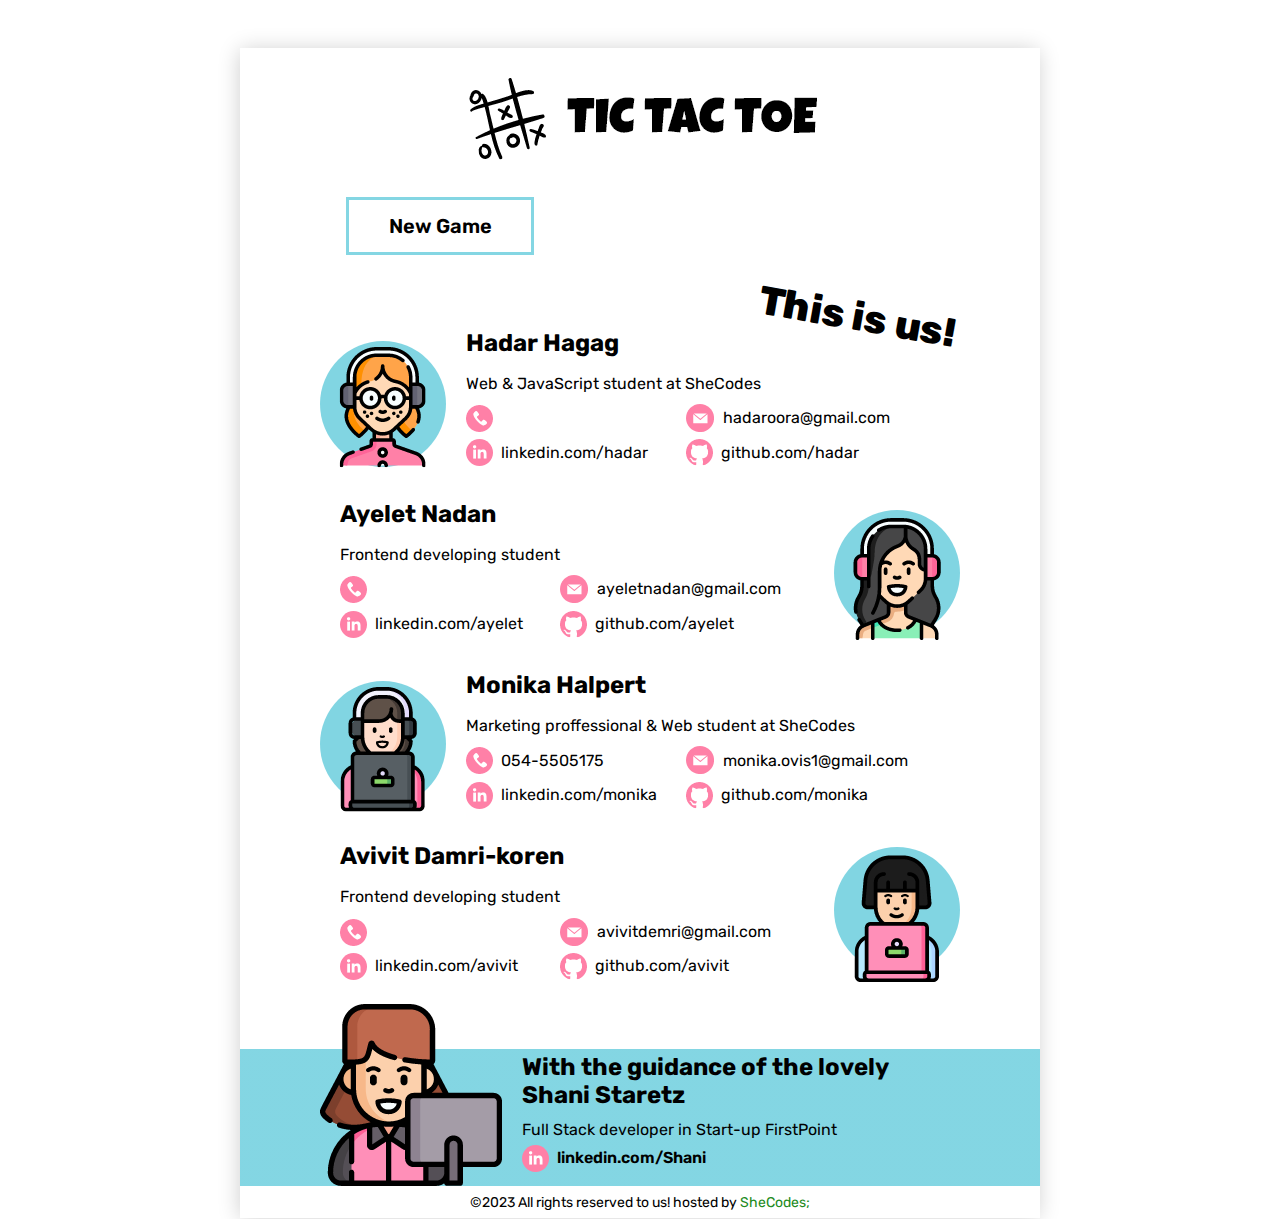
==== about.html @ 438e962c "new TticTtacTtoe files" ====
<html>
<head>
    <title> Tic Tac Toe </title>
    <link rel="stylesheet" href="about.css">
    <link href="https://fonts.googleapis.com/css2?family=Rubik:wght@300;400;500;600;700;800&display=swap"
        rel="stylesheet">
</head>
<body>
    <header>
        <img src="images/logo.png" alt="tic tac toe logo">
    </header>
    <ul>
        <li><a href="home.html">New Game</a></li>
        <li><a>Score Board</a></li>
        <li><a href="about.html">About</a></li>
    </ul>
    <div id="about">
        <h1> This is us!</h1>
        <div class="development flex">
            <img src="images/hadar avatar.png" alt="hadar avatar">
            <div class="information">
                <h2>Hadar Hagag</h2>
                <p>Web & JavaScript student at SheCodes </p>
                <div class="links flex">
                    <div class="link flex">
                        <img class="icon" src="images/pink phone icon.png" alt="phone icon"></img>
                    </div>
                    <div class="link flex">
                        <img class="icon" src="images/pink mail icon.png" alt="mail icon"></img>
                        <p><a href="mailto:hadaroora@gmail.com" target="_blank"> hadaroora@gmail.com</a></p>
                    </div>
                    <div class="link flex">
                        <img class="icon" src="images/pink linkedin icon.png" alt="linkedin icon"></img>
                        <p><a href="https://www.linkedin.com/in/hadar-hagag-1a641140" target="_blank"> linkedin.com/hadar</a></p>
                    </div>
                    <div class="link flex">
                        <img class="icon" src="images/pink githab icon.png" alt="github icon"></img>
                        <p><a href="https://github.com/HadarHagag" target="_blank"> github.com/hadar </a></p>
                    </div>
                </div>
            </div>
        </div>
        <div class="development flex">
            <div class="information">
                <h2>Ayelet Nadan</h2>
                <p>Frontend developing student</p>
                <div class="links flex">
                    <div class="link flex">
                        <img class="icon" src="images/pink phone icon.png" alt="phone icon"></img>
                    </div>
                    <div class="link flex">
                        <img class="icon" src="images/pink mail icon.png" alt="mail icon"></img>
                        <p><a href="mailto:someone@example.com" target="_blank">ayeletnadan@gmail.com</a></p>
                    </div>
                    <div class="link flex">
                        <img class="icon" src="images/pink linkedin icon.png" alt="linkedin icon"></img>
                        <p><a href="https://www.linkedin.com/in/ayelet-nadan-06715b182/" target="_blank">linkedin.com/ayelet</a></p>

                    </div>
                    <div class="link flex">
                        <img class="icon" src="images/pink githab icon.png" alt="github icon"></img>
                        <p><a href="https://github.com/ayeletnadan" target="_blank"> github.com/ayelet </a></p>
                    </div>
                </div>
            </div>
            <img src="images/ayaelet avatar.png" alt="ayalet avatar">
        </div>
        <div class="development flex">
            <img src="images/monika avatar.png" alt="monika avatar">
            <div class="information">
                <h2>Monika Halpert</h2>
                <p>Marketing proffessional & Web student at SheCodes</p>
                <div class="links flex">
                    <div class="link flex">
                        <img class="icon" src="images/pink phone icon.png" alt="phone icon"></img>
                        <p>054-5505175</p>
                    </div>
                    <div class="link flex">
                        <img class="icon" src="images/pink mail icon.png" alt="mail icon"></img>
                        <p><a href="mailto:someone@example.com" target="_blank">monika.ovis1@gmail.com</a></p>

                    </div>
                    <div class="link flex">
                        <img class="icon" src="images/pink linkedin icon.png" alt="linkedin icon"></img>
                        <p><a href="https://www.linkedin.com/in/monika-halpert-402a8b13b" target="_blank"> linkedin.com/monika</a></p>

                    </div>
                    <div class="link flex">

                        <img class="icon" src="images/pink githab icon.png" alt="github icon"></img>
                        <p><a href="https://github.com/monikaovis" target="_blank"> github.com/monika </a></p>
                    </div>
                </div>
            </div>
        </div>
        <div class="development flex">

            <div class="information">
                <h2>Avivit Damri-koren</h2>
                <p>Frontend developing student</p>
                <div class="links flex">
                    <div class="link flex">
                        <img class="icon" src="images/pink phone icon.png" alt="phone icon"></img>
                    </div>
                    <div class="link flex">
                        <img class="icon" src="images/pink mail icon.png" alt="mail icon"></img>
                        <p><a href="mailto:someone@example.com" target="_blank">avivitdemri@gmail.com</a></p>

                    </div>
                    <div class="link flex">
                        <img class="icon" src="images/pink linkedin icon.png" alt="linkedin icon"></img>
                        <p><a href="#linkedin" > linkedin.com/avivit</a></p>

                    </div>
                    <div class="link flex">

                        <img class="icon" src="images/pink githab icon.png" alt="github icon"></img>
                        <p><a href="https://github.com/AvivitDK" > github.com/avivit </a></p>
                    </div>
                </div>
            </div>
            <img src="images/avivit avatar.png" alt="avivit avatar">
        </div>

    </div>
    <div class="mentor">
        <img src="images/shani avatar.png" alt="shani avatar">
        <div class="information">
            <h2>With the guidance of the lovely Shani Staretz</h2>
            <p class="Pshani" >
                Full Stack developer in Start-up FirstPoint
            </p>        
            <div class="link flex">
                <img class="icon" src="images/pink linkedin icon.png" alt="linkedin icon"></img>
                <p><a href="https://www.linkedin.com/in/shani-staretz-3271b797/"> linkedin.com/Shani</a></p>
            </div>      
        </div>
    </div>
    <footer id="footer">©2023 All rights reserved to us! hosted by <a href="https://she-codes.org" target="_blank" style="color: forestgreen;">SheCodes;</a> </footer>
</body>
</html>
---- about.css ----
body {
    max-width: 800px;
    height: 1170px;
    font-family: 'Rubik';
    margin: auto;
    box-shadow: -1px 1px 21px -1px rgba(0, 0, 0, 0.2);
    direction: ltr;
}

header {
    display: flex;
    justify-content: center;
    margin-top: 48px;
}

img {
    object-fit: contain;
}

header img {
    margin-top: 24px;
}

ul {
    display: flex;
    justify-content: center;
    list-style-type: none;
    margin: 32px 0 0 ;
    padding: 0;
    overflow: hidden;
}

li a {
    display: block;
    border: 3px solid rgba(9, 173, 199, 0.5);
    min-width: 150px;
    text-align: center;
    padding: 14px 16px;
    text-decoration: none;
    color: #000;
    font-size: 20px;
    font-weight: 600;
    cursor: pointer
}

li:nth-child(2) {
    margin: 0 12px;
    visibility: hidden;
}

li:nth-child(3) {
    visibility: hidden;
}

li a:hover {
    background-color: rgba(9, 173, 199, 0.5);
    text-decoration: none;
}

h1 {
    font-size: 40px;
    margin-top: 0;
    rotate: 10deg;
    text-align: right;
    font-weight: 800;
}

h2 {
    margin: 0 0 8px 0;
    font-size: 24px;
    text-align: left;

}

h3 {
    display: inline-block;
    font-size: 22px;
    font-weight: 800;
    color: #FF80A7;
    text-shadow:
        2px 2px 0 #000,
        -1px -1px 0 #000,
        1px -1px 0 #000,
        -1px 1px 0 #000,
        1px 1px 0 #000;
    margin: 0 16px;
}

p {
    font-size: 16px;
    line-height: 1.4em;
    margin: 16px 0;
    text-align: left;
}


a {
    color: #000;
    text-decoration: none;
    cursor: pointer
}

a:hover {
    text-decoration: underline;
    
}

#about {
    padding: 0 80px;
}

.development {
    margin-top: 20px;
}

.information {
    margin: 0 40px 0 20px;
}

.flex {
    display: flex;
}

.links {
    flex-wrap: wrap;
    align-items: center;
}

.link {
    min-width: 220px;
    margin-top: -20px;
}

.icon {
    margin-right: 8px;
}

.mentor {
    margin-top: 10px;
    background-image: linear-gradient(#fff 25% , rgba(9, 173, 199, 0.5) 25%);
    padding: 0 80px;
    display: flex;
}

.mentor .information {
    align-self: flex-end;
}


.mentor .information a {
    font-weight: 600;


}
#footer {
    font-size: 14px;
    padding: 8px;
    text-align: center;

}
.Pshani {
    margin: 10px 0 10px;
}
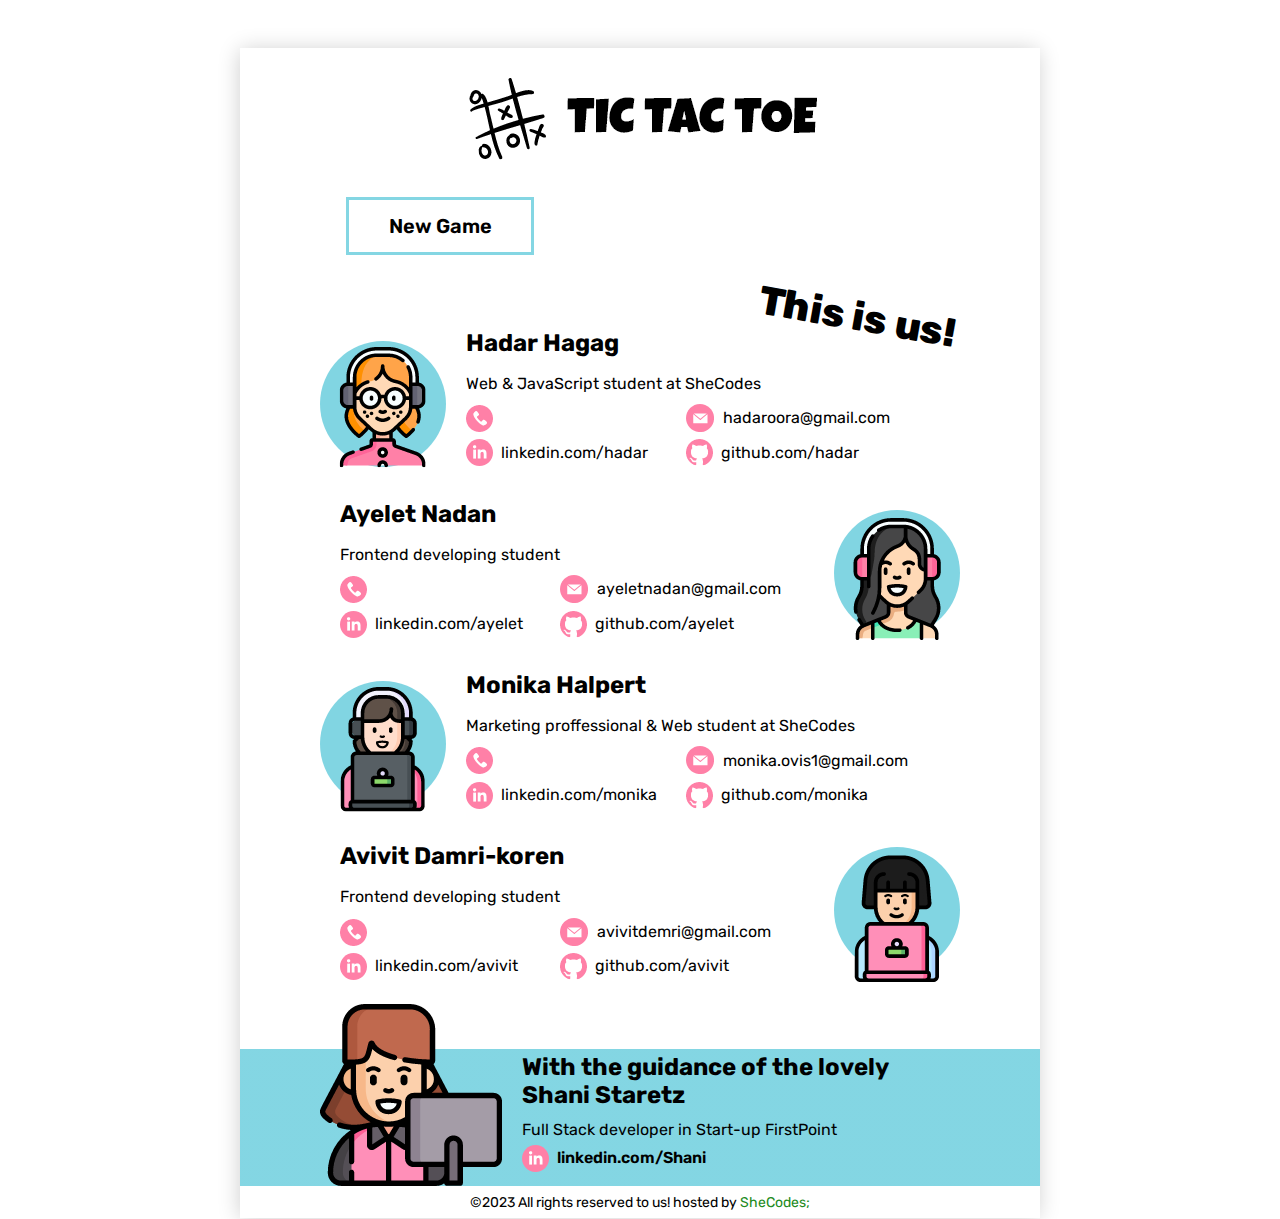
==== commit c8a27d6d: "about.html file - remove monika tel number" ====
--- a/about.html
+++ b/about.html
@@ -10,7 +10,7 @@
         <img src="images/logo.png" alt="tic tac toe logo">
     </header>
     <ul>
-        <li><a href="home.html">New Game</a></li>
+        <li><a href="index.html">New Game</a></li>
         <li><a>Score Board</a></li>
         <li><a href="about.html">About</a></li>
     </ul>
@@ -73,7 +73,6 @@
                 <div class="links flex">
                     <div class="link flex">
                         <img class="icon" src="images/pink phone icon.png" alt="phone icon"></img>
-                        <p>054-5505175</p>
                     </div>
                     <div class="link flex">
                         <img class="icon" src="images/pink mail icon.png" alt="mail icon"></img>
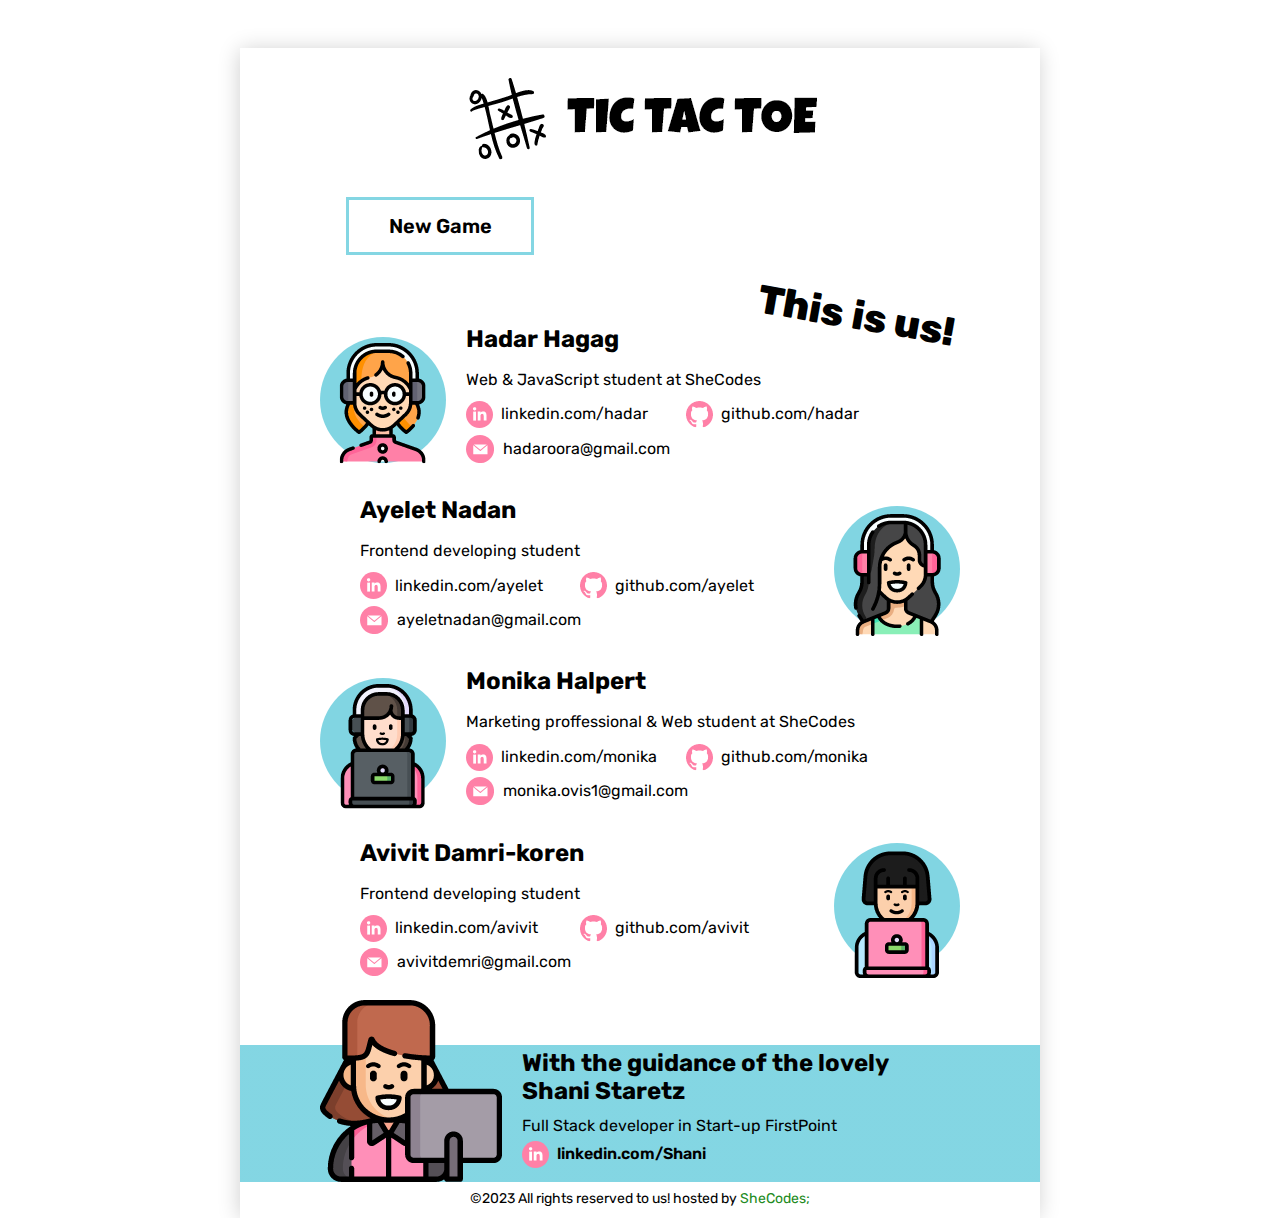
==== commit 87c77efb: "changes on about css and html files" ====
--- a/about.html
+++ b/about.html
@@ -14,7 +14,7 @@
         <li><a>Score Board</a></li>
         <li><a href="about.html">About</a></li>
     </ul>
-    <div id="about">
+    <div id="about"> 
         <h1> This is us!</h1>
         <div class="development flex">
             <img src="images/hadar avatar.png" alt="hadar avatar">
@@ -23,13 +23,6 @@
                 <p>Web & JavaScript student at SheCodes </p>
                 <div class="links flex">
                     <div class="link flex">
-                        <img class="icon" src="images/pink phone icon.png" alt="phone icon"></img>
-                    </div>
-                    <div class="link flex">
-                        <img class="icon" src="images/pink mail icon.png" alt="mail icon"></img>
-                        <p><a href="mailto:hadaroora@gmail.com" target="_blank"> hadaroora@gmail.com</a></p>
-                    </div>
-                    <div class="link flex">
                         <img class="icon" src="images/pink linkedin icon.png" alt="linkedin icon"></img>
                         <p><a href="https://www.linkedin.com/in/hadar-hagag-1a641140" target="_blank"> linkedin.com/hadar</a></p>
                     </div>
@@ -37,29 +30,29 @@
                         <img class="icon" src="images/pink githab icon.png" alt="github icon"></img>
                         <p><a href="https://github.com/HadarHagag" target="_blank"> github.com/hadar </a></p>
                     </div>
+                    <div class="link flex">
+                        <img class="icon" src="images/pink mail icon.png" alt="mail icon"></img>
+                        <p><a href="mailto:hadaroora@gmail.com" target="_blank"> hadaroora@gmail.com</a></p>
+                    </div>
                 </div>
             </div>
         </div>
         <div class="development flex">
-            <div class="information">
+            <div class="information left">
                 <h2>Ayelet Nadan</h2>
                 <p>Frontend developing student</p>
                 <div class="links flex">
                     <div class="link flex">
-                        <img class="icon" src="images/pink phone icon.png" alt="phone icon"></img>
+                        <img class="icon" src="images/pink linkedin icon.png" alt="linkedin icon"></img>
+                        <p><a href="https://www.linkedin.com/in/ayelet-nadan-06715b182/" target="_blank">linkedin.com/ayelet</a></p>
+                    </div>
+                    <div class="link flex">
+                        <img class="icon" src="images/pink githab icon.png" alt="github icon"></img>
+                        <p><a href="https://github.com/ayeletnadan" target="_blank"> github.com/ayelet </a></p>
                     </div>
                     <div class="link flex">
                         <img class="icon" src="images/pink mail icon.png" alt="mail icon"></img>
                         <p><a href="mailto:someone@example.com" target="_blank">ayeletnadan@gmail.com</a></p>
-                    </div>
-                    <div class="link flex">
-                        <img class="icon" src="images/pink linkedin icon.png" alt="linkedin icon"></img>
-                        <p><a href="https://www.linkedin.com/in/ayelet-nadan-06715b182/" target="_blank">linkedin.com/ayelet</a></p>
-
-                    </div>
-                    <div class="link flex">
-                        <img class="icon" src="images/pink githab icon.png" alt="github icon"></img>
-                        <p><a href="https://github.com/ayeletnadan" target="_blank"> github.com/ayelet </a></p>
                     </div>
                 </div>
             </div>
@@ -72,55 +65,41 @@
                 <p>Marketing proffessional & Web student at SheCodes</p>
                 <div class="links flex">
                     <div class="link flex">
-                        <img class="icon" src="images/pink phone icon.png" alt="phone icon"></img>
+                        <img class="icon" src="images/pink linkedin icon.png" alt="linkedin icon"></img>
+                        <p><a href="https://www.linkedin.com/in/monika-halpert-402a8b13b" target="_blank"> linkedin.com/monika</a></p>
+                    </div>
+                    <div class="link flex">
+                        <img class="icon" src="images/pink githab icon.png" alt="github icon"></img>
+                        <p><a href="https://github.com/monikaovis" target="_blank"> github.com/monika </a></p>
                     </div>
                     <div class="link flex">
                         <img class="icon" src="images/pink mail icon.png" alt="mail icon"></img>
                         <p><a href="mailto:someone@example.com" target="_blank">monika.ovis1@gmail.com</a></p>
-
-                    </div>
-                    <div class="link flex">
-                        <img class="icon" src="images/pink linkedin icon.png" alt="linkedin icon"></img>
-                        <p><a href="https://www.linkedin.com/in/monika-halpert-402a8b13b" target="_blank"> linkedin.com/monika</a></p>
-
-                    </div>
-                    <div class="link flex">
-
-                        <img class="icon" src="images/pink githab icon.png" alt="github icon"></img>
-                        <p><a href="https://github.com/monikaovis" target="_blank"> github.com/monika </a></p>
                     </div>
                 </div>
             </div>
         </div>
         <div class="development flex">
-
-            <div class="information">
+            <div class="information left">
                 <h2>Avivit Damri-koren</h2>
                 <p>Frontend developing student</p>
                 <div class="links flex">
                     <div class="link flex">
-                        <img class="icon" src="images/pink phone icon.png" alt="phone icon"></img>
+                        <img class="icon" src="images/pink linkedin icon.png" alt="linkedin icon"></img>
+                        <p><a href="#linkedin" > linkedin.com/avivit</a></p>
+                    </div>
+                    <div class="link flex">
+                        <img class="icon" src="images/pink githab icon.png" alt="github icon"></img>
+                        <p><a href="https://github.com/AvivitDK" > github.com/avivit </a></p>
                     </div>
                     <div class="link flex">
                         <img class="icon" src="images/pink mail icon.png" alt="mail icon"></img>
                         <p><a href="mailto:someone@example.com" target="_blank">avivitdemri@gmail.com</a></p>
-
-                    </div>
-                    <div class="link flex">
-                        <img class="icon" src="images/pink linkedin icon.png" alt="linkedin icon"></img>
-                        <p><a href="#linkedin" > linkedin.com/avivit</a></p>
-
-                    </div>
-                    <div class="link flex">
-
-                        <img class="icon" src="images/pink githab icon.png" alt="github icon"></img>
-                        <p><a href="https://github.com/AvivitDK" > github.com/avivit </a></p>
                     </div>
                 </div>
             </div>
             <img src="images/avivit avatar.png" alt="avivit avatar">
         </div>
-
     </div>
     <div class="mentor">
         <img src="images/shani avatar.png" alt="shani avatar">
--- a/about.css
+++ b/about.css
@@ -25,7 +25,7 @@
     display: flex;
     justify-content: center;
     list-style-type: none;
-    margin: 32px 0 0 ;
+    margin: 32px 0 70px ;
     padding: 0;
     overflow: hidden;
 }
@@ -61,8 +61,10 @@
     font-size: 40px;
     margin-top: 0;
     rotate: 10deg;
-    text-align: right;
     font-weight: 800;
+    position: absolute;
+    right: 84px;
+    top: -33px;
 }
 
 h2 {
@@ -107,6 +109,7 @@
 
 #about {
     padding: 0 80px;
+    position: relative;
 }
 
 .development {
@@ -117,6 +120,10 @@
     margin: 0 40px 0 20px;
 }
 
+.left{
+    margin-left: 40px;
+    margin-right: 20px;
+}
 .flex {
     display: flex;
 }
@@ -156,8 +163,8 @@
     font-size: 14px;
     padding: 8px;
     text-align: center;
+}
 
-}
 .Pshani {
     margin: 10px 0 10px;
 }
